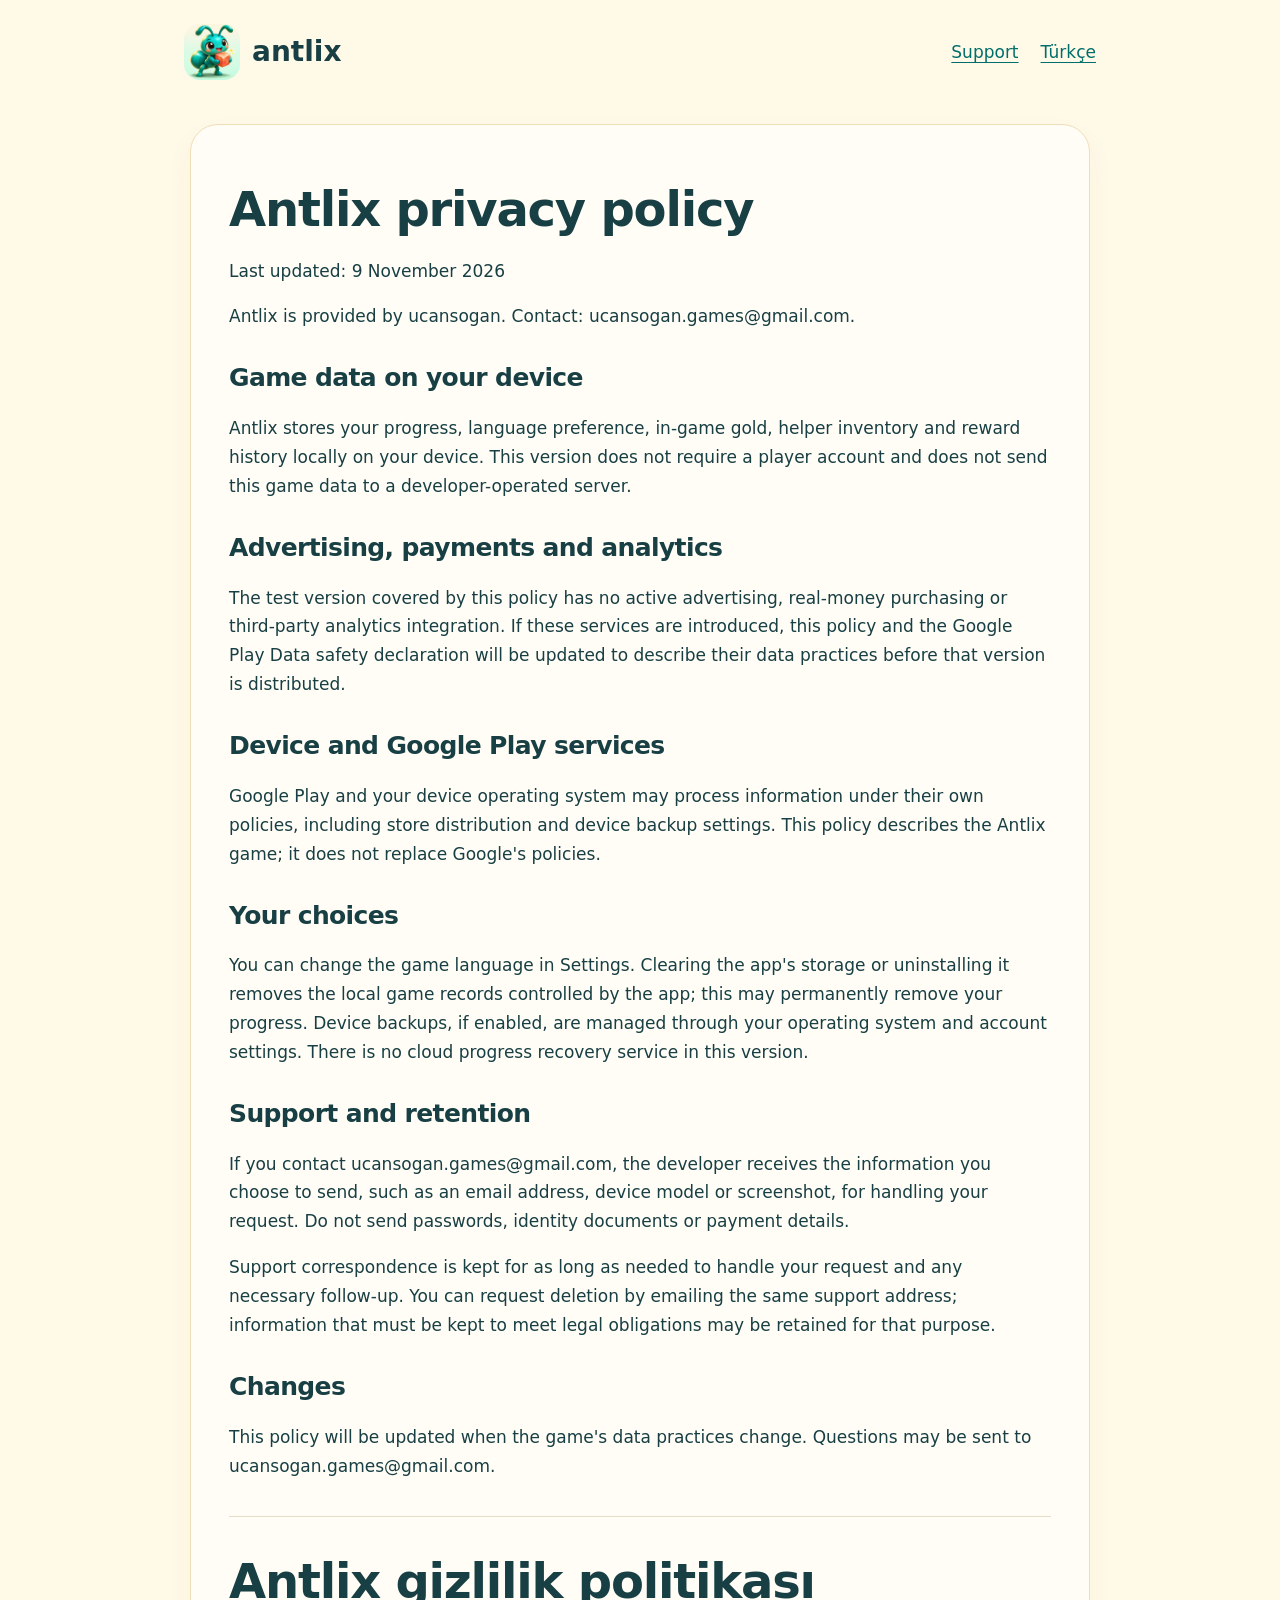
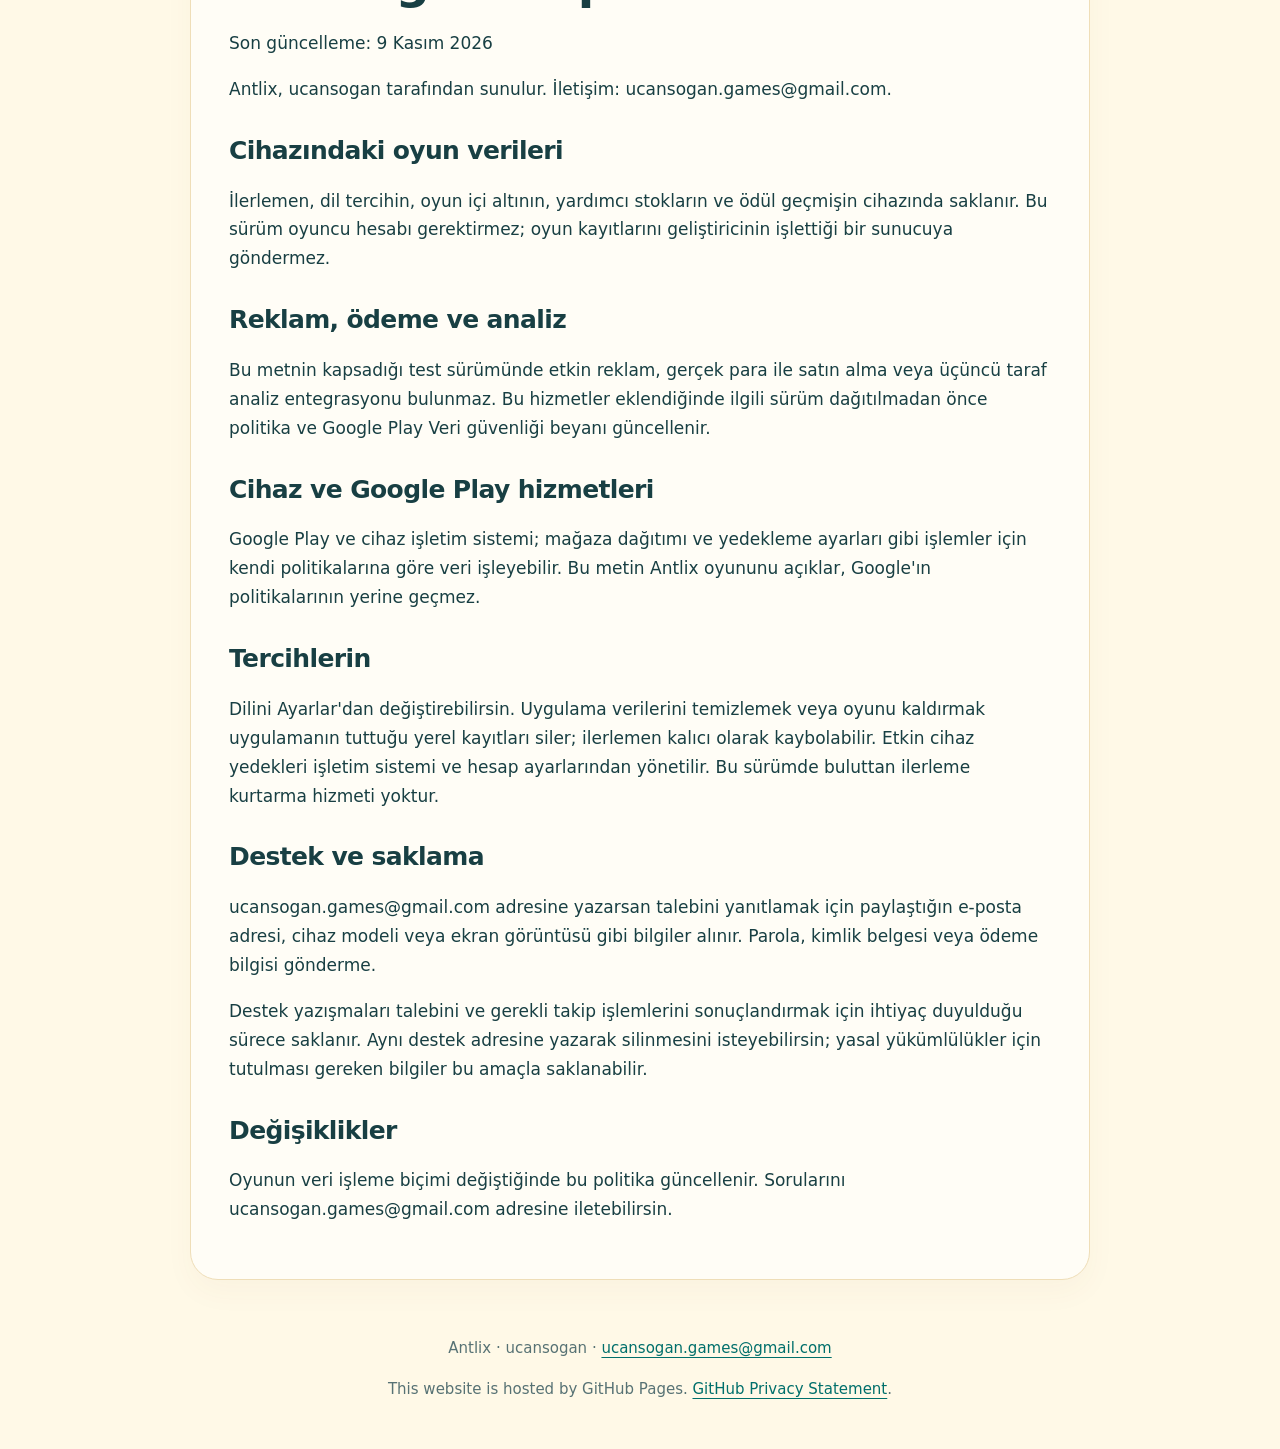
==== privacy.html @ d1e74cd2 "first commit" ====
<!doctype html><html lang="en"><head><meta charset="utf-8"><meta name="viewport" content="width=device-width,initial-scale=1"><title>Antlix — Privacy Policy / Gizlilik</title><link rel="stylesheet" href="styles.css"><link rel="icon" type="image/png" href="icon.png"></head><body><header><a class="brand" href="index.html"><img src="icon.png" alt="" width="56" height="56">antlix</a><nav aria-label="Main"><a href="index.html">Support</a><a href="#turkce" lang="tr">Türkçe</a></nav></header><main>

<h1>Antlix privacy policy</h1><p>Last updated: 9 November 2026</p>
<p>Antlix is provided by ucansogan. Contact: ucansogan.games@gmail.com.</p>
<h2>Game data on your device</h2><p>Antlix stores your progress, language preference, in-game gold, helper inventory and reward history locally on your device. This version does not require a player account and does not send this game data to a developer-operated server.</p>
<h2>Advertising, payments and analytics</h2><p>The test version covered by this policy has no active advertising, real-money purchasing or third-party analytics integration. If these services are introduced, this policy and the Google Play Data safety declaration will be updated to describe their data practices before that version is distributed.</p>
<h2>Device and Google Play services</h2><p>Google Play and your device operating system may process information under their own policies, including store distribution and device backup settings. This policy describes the Antlix game; it does not replace Google's policies.</p>
<h2>Your choices</h2><p>You can change the game language in Settings. Clearing the app's storage or uninstalling it removes the local game records controlled by the app; this may permanently remove your progress. Device backups, if enabled, are managed through your operating system and account settings. There is no cloud progress recovery service in this version.</p>
<h2>Support and retention</h2><p>If you contact ucansogan.games@gmail.com, the developer receives the information you choose to send, such as an email address, device model or screenshot, for handling your request. Do not send passwords, identity documents or payment details.</p>
<p>Support correspondence is kept for as long as needed to handle your request and any necessary follow-up. You can request deletion by emailing the same support address; information that must be kept to meet legal obligations may be retained for that purpose.</p><h2>Changes</h2><p>This policy will be updated when the game's data practices change. Questions may be sent to ucansogan.games@gmail.com.</p>
<hr>
<section id="turkce" lang="tr"><h1>Antlix gizlilik politikası</h1><p>Son güncelleme: 9 Kasım 2026</p>
<p>Antlix, ucansogan tarafından sunulur. İletişim: ucansogan.games@gmail.com.</p>
<h2>Cihazındaki oyun verileri</h2><p>İlerlemen, dil tercihin, oyun içi altının, yardımcı stokların ve ödül geçmişin cihazında saklanır. Bu sürüm oyuncu hesabı gerektirmez; oyun kayıtlarını geliştiricinin işlettiği bir sunucuya göndermez.</p>
<h2>Reklam, ödeme ve analiz</h2><p>Bu metnin kapsadığı test sürümünde etkin reklam, gerçek para ile satın alma veya üçüncü taraf analiz entegrasyonu bulunmaz. Bu hizmetler eklendiğinde ilgili sürüm dağıtılmadan önce politika ve Google Play Veri güvenliği beyanı güncellenir.</p>
<h2>Cihaz ve Google Play hizmetleri</h2><p>Google Play ve cihaz işletim sistemi; mağaza dağıtımı ve yedekleme ayarları gibi işlemler için kendi politikalarına göre veri işleyebilir. Bu metin Antlix oyununu açıklar, Google'ın politikalarının yerine geçmez.</p>
<h2>Tercihlerin</h2><p>Dilini Ayarlar'dan değiştirebilirsin. Uygulama verilerini temizlemek veya oyunu kaldırmak uygulamanın tuttuğu yerel kayıtları siler; ilerlemen kalıcı olarak kaybolabilir. Etkin cihaz yedekleri işletim sistemi ve hesap ayarlarından yönetilir. Bu sürümde buluttan ilerleme kurtarma hizmeti yoktur.</p>
<h2>Destek ve saklama</h2><p>ucansogan.games@gmail.com adresine yazarsan talebini yanıtlamak için paylaştığın e-posta adresi, cihaz modeli veya ekran görüntüsü gibi bilgiler alınır. Parola, kimlik belgesi veya ödeme bilgisi gönderme.</p>
<p>Destek yazışmaları talebini ve gerekli takip işlemlerini sonuçlandırmak için ihtiyaç duyulduğu sürece saklanır. Aynı destek adresine yazarak silinmesini isteyebilirsin; yasal yükümlülükler için tutulması gereken bilgiler bu amaçla saklanabilir.</p><h2>Değişiklikler</h2><p>Oyunun veri işleme biçimi değiştiğinde bu politika güncellenir. Sorularını ucansogan.games@gmail.com adresine iletebilirsin.</p></section>
</main><footer><p>Antlix · ucansogan · <a href="mailto:ucansogan.games@gmail.com">ucansogan.games@gmail.com</a></p><p>This website is hosted by GitHub Pages. <a href="https://docs.github.com/en/site-policy/privacy-policies/github-general-privacy-statement">GitHub Privacy Statement</a>.</p></footer></body></html>
---- styles.css ----
:root{color-scheme:light;--ink:#183f43;--teal:#008f8a;--paper:#fffdf6;--gold:#ffd576}
*{box-sizing:border-box}body{margin:0;background:#fff9e7;color:var(--ink);font:17px/1.7 system-ui,-apple-system,BlinkMacSystemFont,"Segoe UI",sans-serif}a{color:#006f6b;text-underline-offset:4px}a:focus-visible{outline:3px solid #ad56d8;outline-offset:5px;border-radius:3px}header{max-width:960px;margin:auto;padding:24px;display:flex;justify-content:space-between;align-items:center;gap:20px;flex-wrap:wrap}.brand{display:flex;align-items:center;gap:12px;text-decoration:none;font-size:28px;font-weight:800;color:var(--ink)}.brand img{width:56px;height:56px;border-radius:16px}nav{display:flex;gap:22px;flex-wrap:wrap}main{max-width:900px;margin:20px auto 56px;padding:38px;background:var(--paper);border:1px solid #efdeb8;border-radius:28px;box-shadow:0 12px 30px #73562a0a}.hero{text-align:center;padding:24px 0}.hero img{width:176px;height:176px;border-radius:36px;box-shadow:0 10px 0 #008f8a14}.eyebrow{font-size:14px;letter-spacing:.1em;font-weight:750;text-transform:uppercase;color:var(--teal)}h1,h2{line-height:1.2;letter-spacing:-.025em}h1{font-size:clamp(32px,6vw,48px);margin:18px 0}h2{font-size:25px;margin-top:32px}.lead{font-size:21px;max-width:620px;margin:0 auto 24px}.button{display:inline-block;margin:8px;padding:12px 24px;background:var(--teal);color:white;border-radius:16px;box-shadow:0 5px 0 #006760;font-weight:750;text-decoration:none}.button.secondary{background:var(--gold);color:var(--ink);box-shadow:0 5px 0 #c89d39}.note{background:#fff3cd;padding:16px 20px;border-radius:16px}.muted,footer{color:#577274;font-size:15px}footer{max-width:900px;padding:0 24px 32px;margin:auto;text-align:center}hr{border:0;border-top:1px solid #e6dcc5;margin:36px 0}ul{padding-left:24px}html{scroll-behavior:smooth}@media(prefers-reduced-motion:reduce){html{scroll-behavior:auto}}@media(max-width:600px){header{padding:18px}main{margin:10px 12px 32px;padding:24px 20px;border-radius:22px}.hero{padding-top:12px}.brand{font-size:25px}nav{gap:15px}}
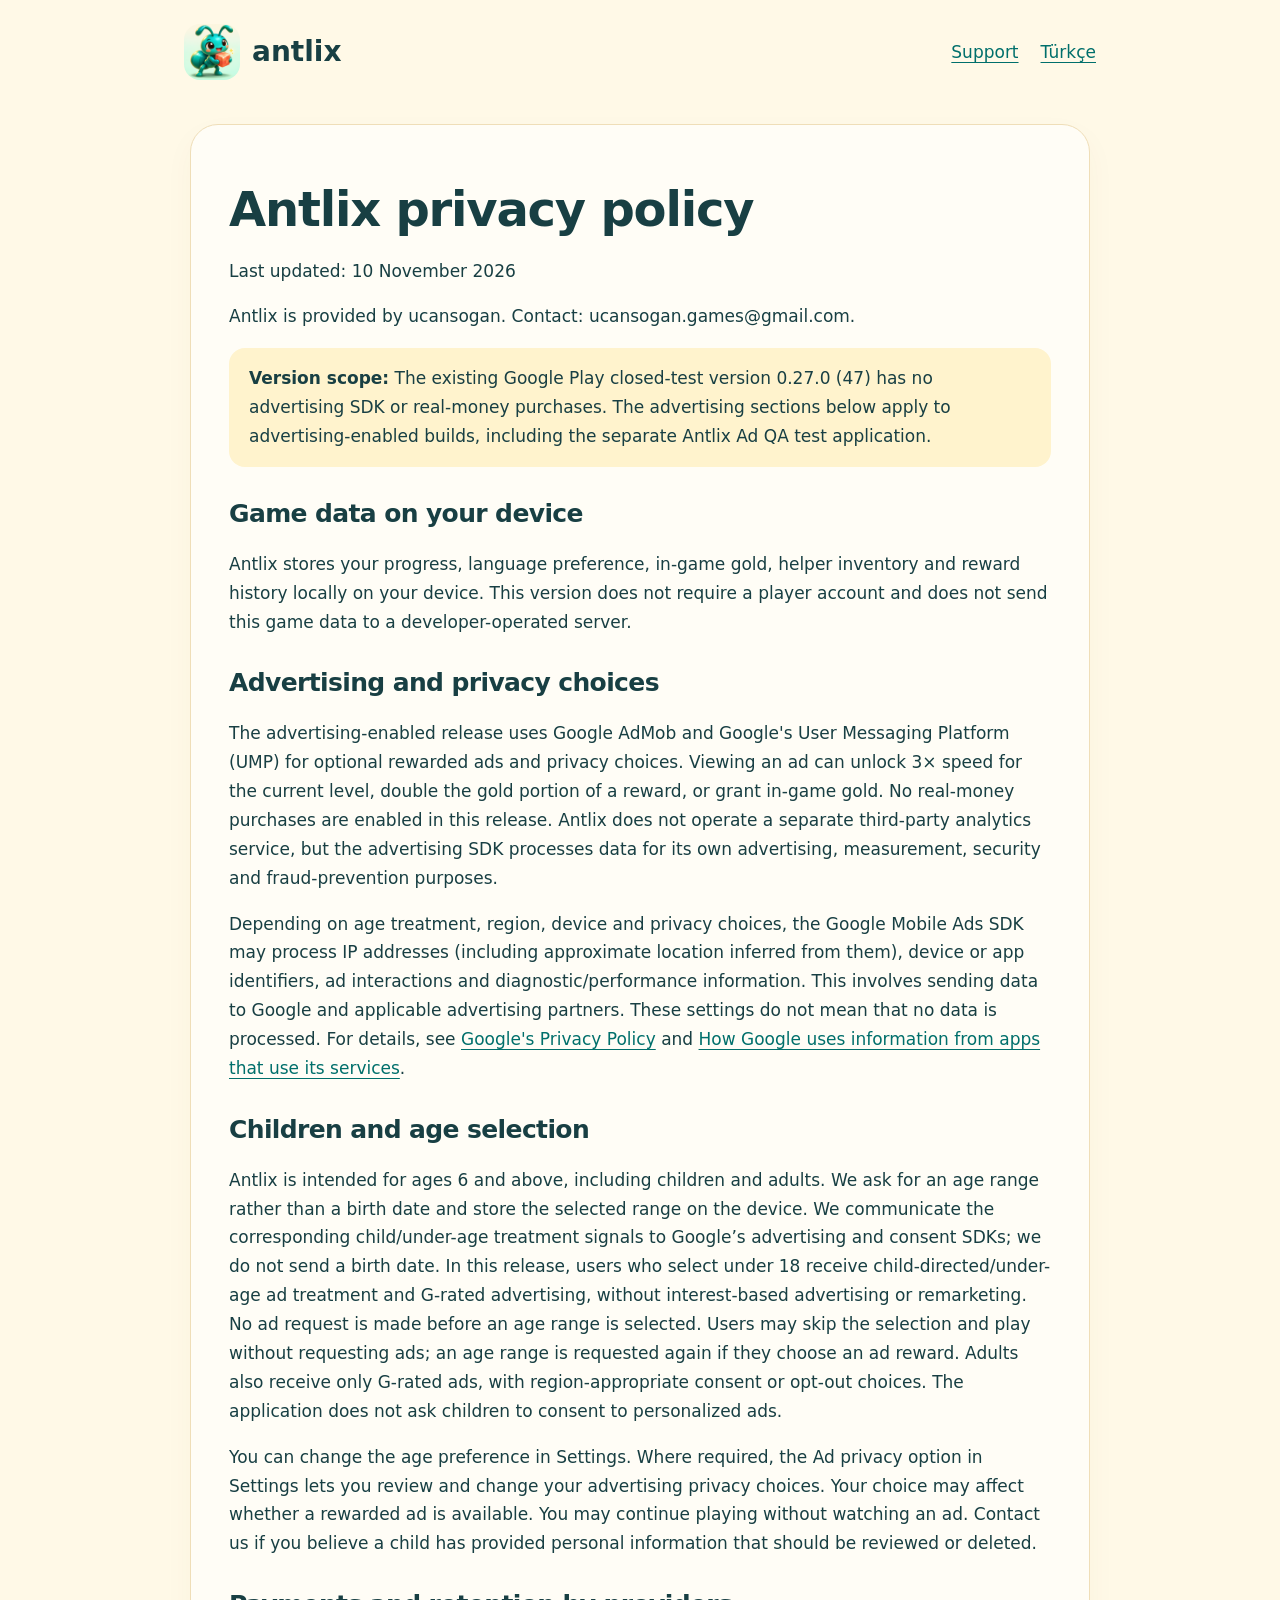
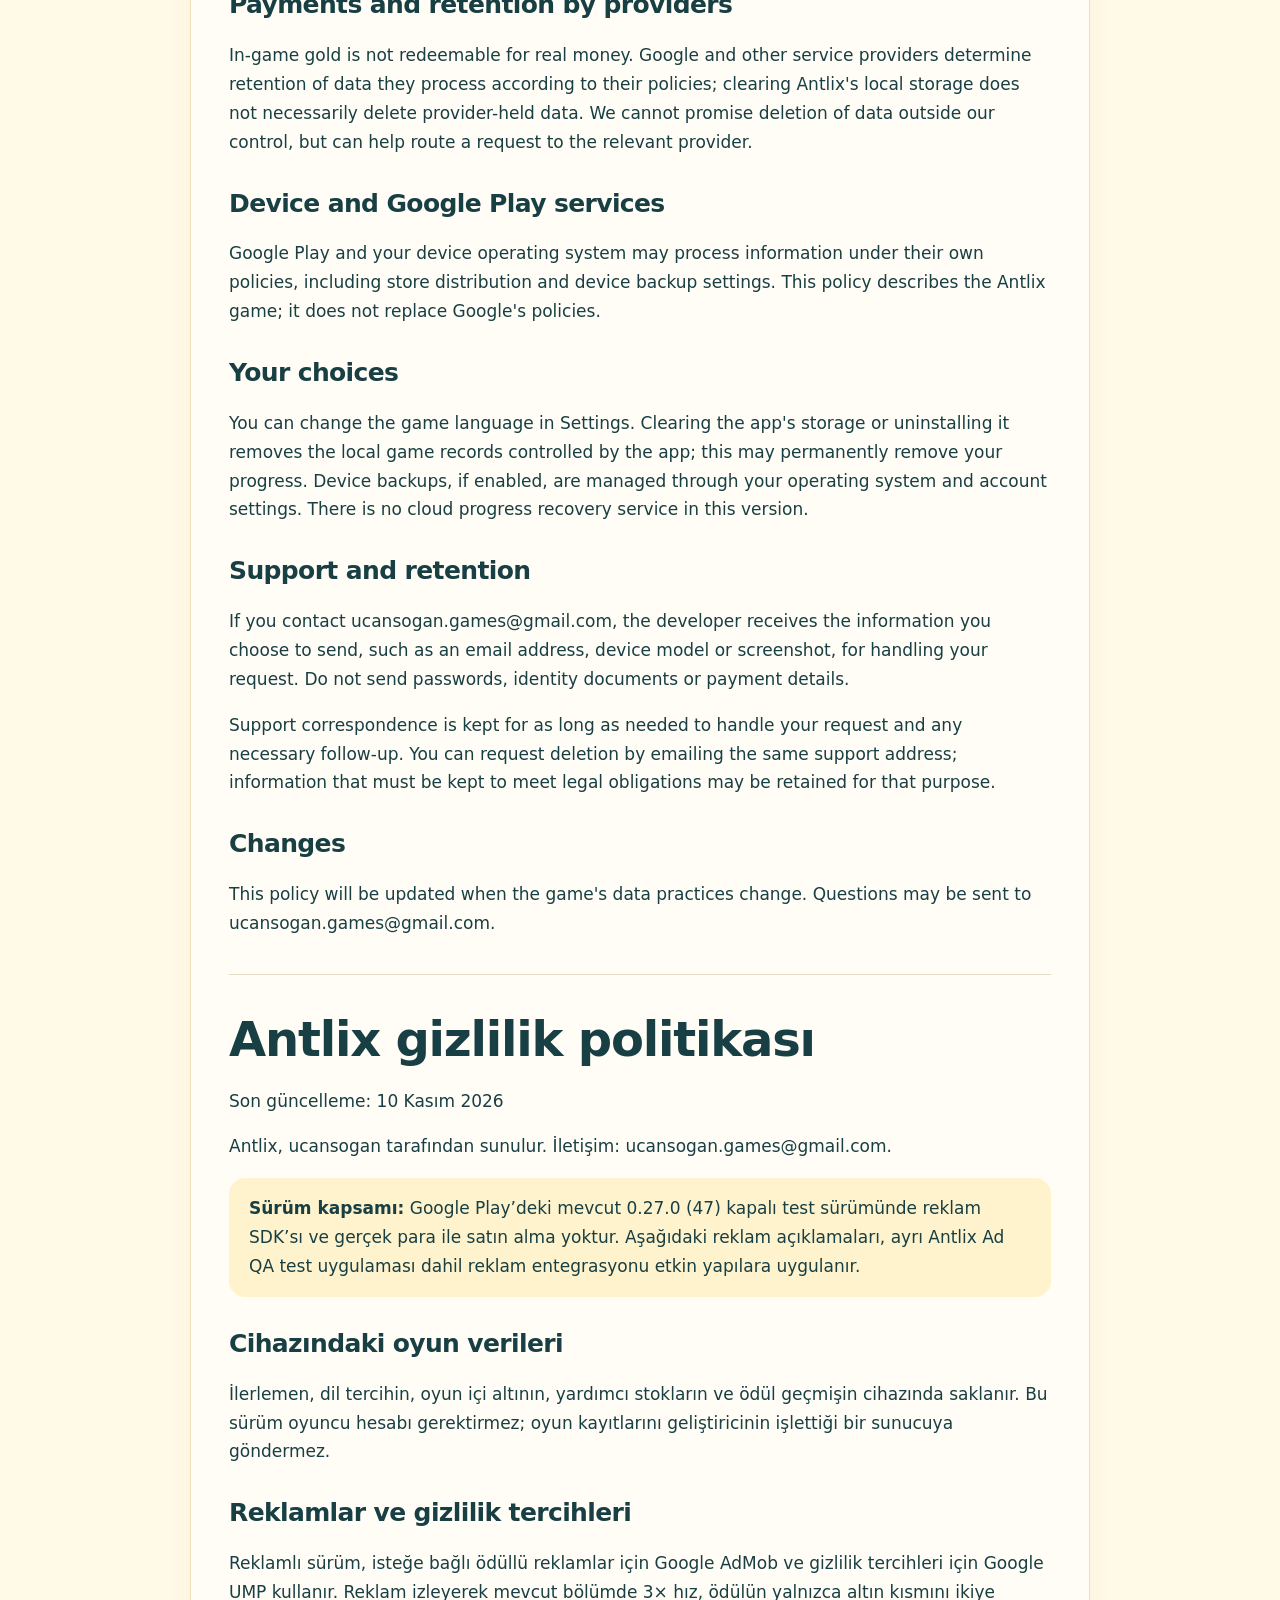
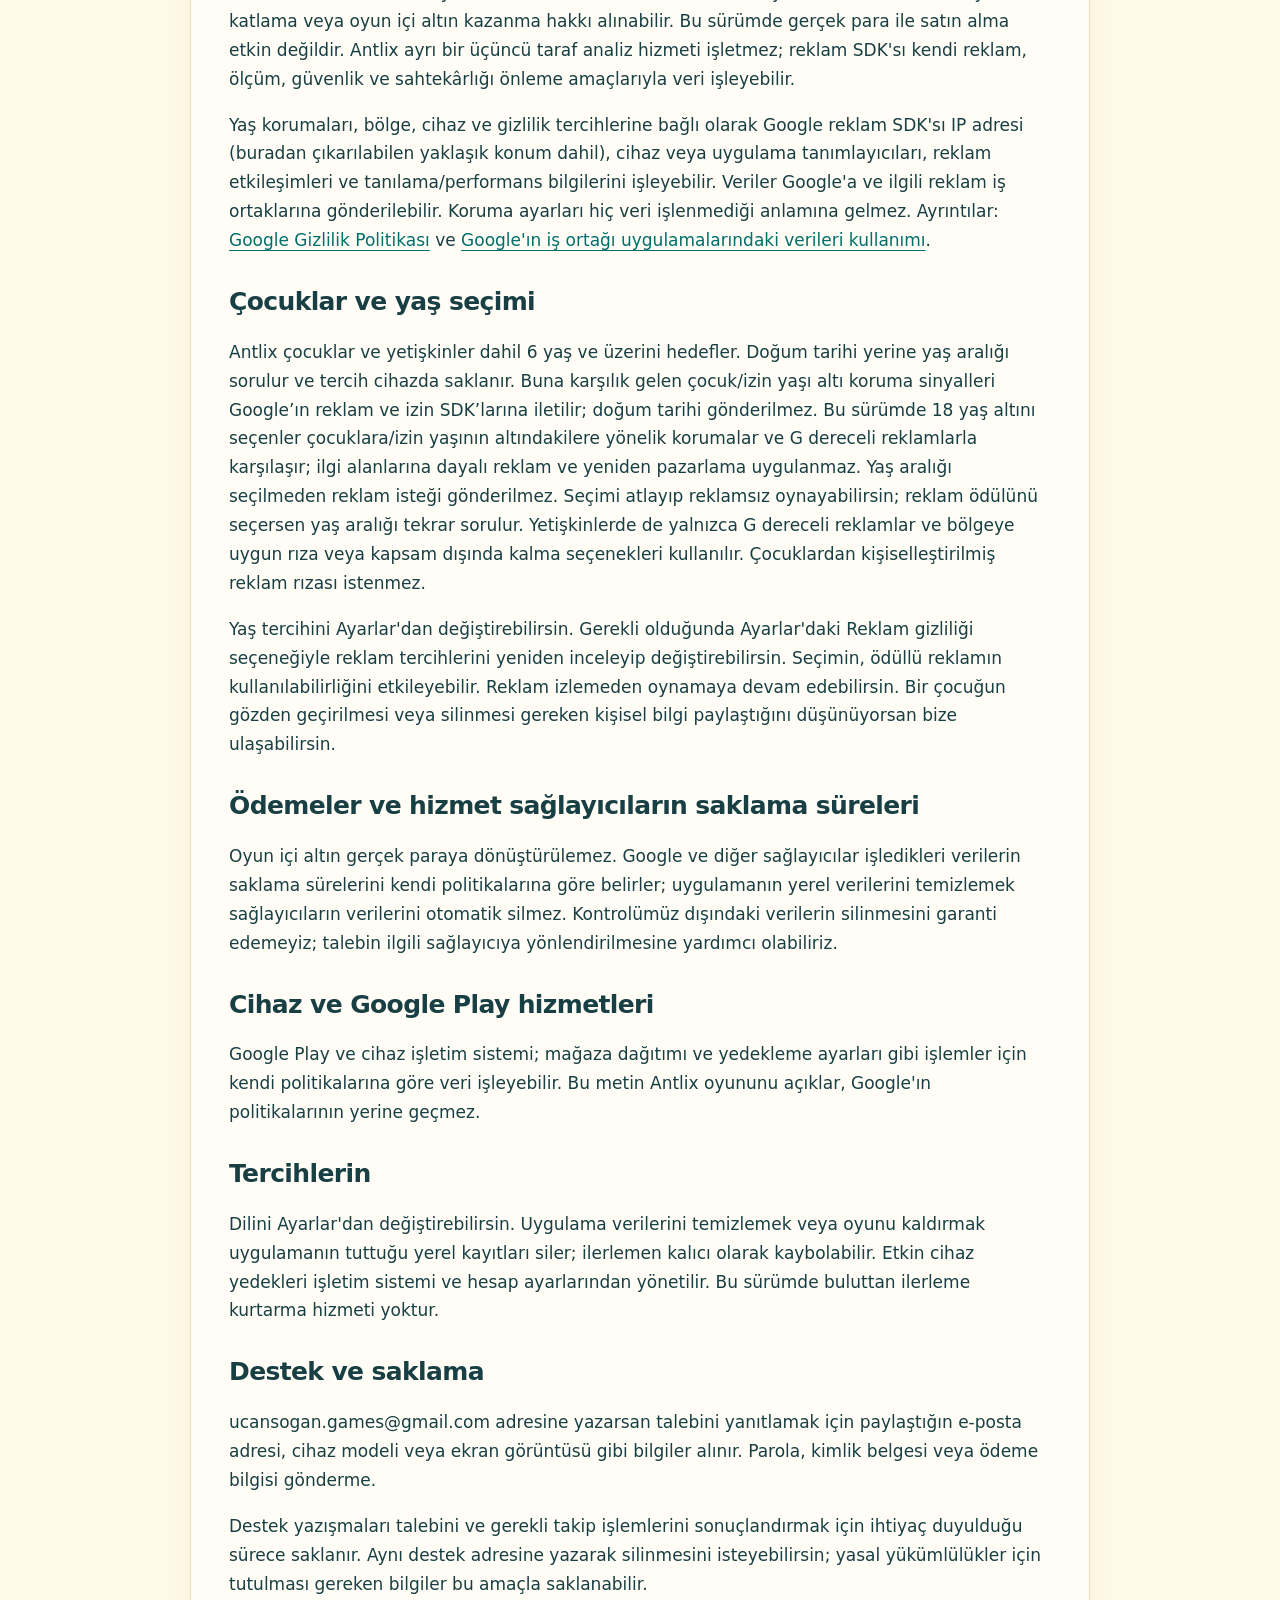
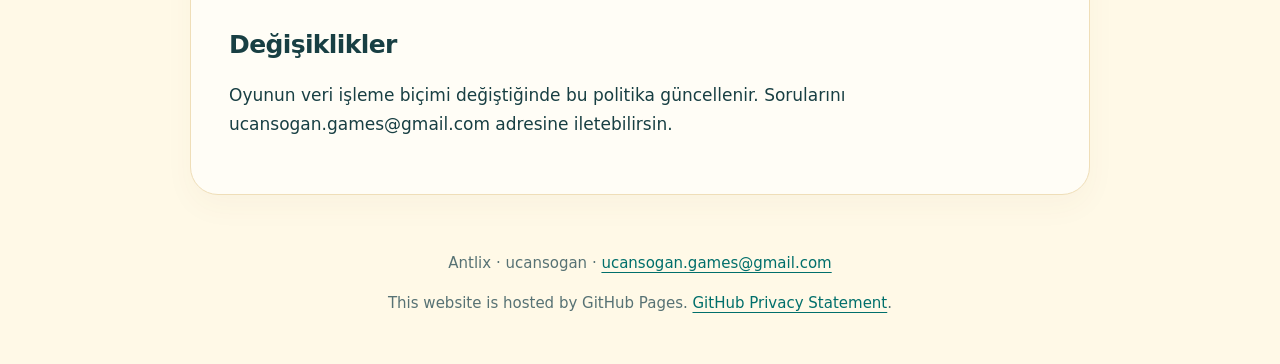
==== commit 107be3da: "privacy" ====
--- a/privacy.html
+++ b/privacy.html
@@ -1,18 +1,28 @@
 <!doctype html><html lang="en"><head><meta charset="utf-8"><meta name="viewport" content="width=device-width,initial-scale=1"><title>Antlix — Privacy Policy / Gizlilik</title><link rel="stylesheet" href="styles.css"><link rel="icon" type="image/png" href="icon.png"></head><body><header><a class="brand" href="index.html"><img src="icon.png" alt="" width="56" height="56">antlix</a><nav aria-label="Main"><a href="index.html">Support</a><a href="#turkce" lang="tr">Türkçe</a></nav></header><main>
 
-<h1>Antlix privacy policy</h1><p>Last updated: 9 November 2026</p>
+<h1>Antlix privacy policy</h1><p>Last updated: 10 November 2026</p>
 <p>Antlix is provided by ucansogan. Contact: ucansogan.games@gmail.com.</p>
+<p class="note"><strong>Version scope:</strong> The existing Google Play closed-test version 0.27.0 (47) has no advertising SDK or real-money purchases. The advertising sections below apply to advertising-enabled builds, including the separate Antlix Ad QA test application.</p>
 <h2>Game data on your device</h2><p>Antlix stores your progress, language preference, in-game gold, helper inventory and reward history locally on your device. This version does not require a player account and does not send this game data to a developer-operated server.</p>
-<h2>Advertising, payments and analytics</h2><p>The test version covered by this policy has no active advertising, real-money purchasing or third-party analytics integration. If these services are introduced, this policy and the Google Play Data safety declaration will be updated to describe their data practices before that version is distributed.</p>
+<h2>Advertising and privacy choices</h2><p>The advertising-enabled release uses Google AdMob and Google's User Messaging Platform (UMP) for optional rewarded ads and privacy choices. Viewing an ad can unlock 3× speed for the current level, double the gold portion of a reward, or grant in-game gold. No real-money purchases are enabled in this release. Antlix does not operate a separate third-party analytics service, but the advertising SDK processes data for its own advertising, measurement, security and fraud-prevention purposes.</p>
+<p>Depending on age treatment, region, device and privacy choices, the Google Mobile Ads SDK may process IP addresses (including approximate location inferred from them), device or app identifiers, ad interactions and diagnostic/performance information. This involves sending data to Google and applicable advertising partners. These settings do not mean that no data is processed. For details, see <a href="https://policies.google.com/privacy">Google's Privacy Policy</a> and <a href="https://policies.google.com/technologies/partner-sites">How Google uses information from apps that use its services</a>.</p>
+<h2>Children and age selection</h2><p>Antlix is intended for ages 6 and above, including children and adults. We ask for an age range rather than a birth date and store the selected range on the device. We communicate the corresponding child/under-age treatment signals to Google’s advertising and consent SDKs; we do not send a birth date. In this release, users who select under 18 receive child-directed/under-age ad treatment and G-rated advertising, without interest-based advertising or remarketing. No ad request is made before an age range is selected. Users may skip the selection and play without requesting ads; an age range is requested again if they choose an ad reward. Adults also receive only G-rated ads, with region-appropriate consent or opt-out choices. The application does not ask children to consent to personalized ads.</p>
+<p>You can change the age preference in Settings. Where required, the Ad privacy option in Settings lets you review and change your advertising privacy choices. Your choice may affect whether a rewarded ad is available. You may continue playing without watching an ad. Contact us if you believe a child has provided personal information that should be reviewed or deleted.</p>
+<h2>Payments and retention by providers</h2><p>In-game gold is not redeemable for real money. Google and other service providers determine retention of data they process according to their policies; clearing Antlix's local storage does not necessarily delete provider-held data. We cannot promise deletion of data outside our control, but can help route a request to the relevant provider.</p>
 <h2>Device and Google Play services</h2><p>Google Play and your device operating system may process information under their own policies, including store distribution and device backup settings. This policy describes the Antlix game; it does not replace Google's policies.</p>
 <h2>Your choices</h2><p>You can change the game language in Settings. Clearing the app's storage or uninstalling it removes the local game records controlled by the app; this may permanently remove your progress. Device backups, if enabled, are managed through your operating system and account settings. There is no cloud progress recovery service in this version.</p>
 <h2>Support and retention</h2><p>If you contact ucansogan.games@gmail.com, the developer receives the information you choose to send, such as an email address, device model or screenshot, for handling your request. Do not send passwords, identity documents or payment details.</p>
 <p>Support correspondence is kept for as long as needed to handle your request and any necessary follow-up. You can request deletion by emailing the same support address; information that must be kept to meet legal obligations may be retained for that purpose.</p><h2>Changes</h2><p>This policy will be updated when the game's data practices change. Questions may be sent to ucansogan.games@gmail.com.</p>
 <hr>
-<section id="turkce" lang="tr"><h1>Antlix gizlilik politikası</h1><p>Son güncelleme: 9 Kasım 2026</p>
+<section id="turkce" lang="tr"><h1>Antlix gizlilik politikası</h1><p>Son güncelleme: 10 Kasım 2026</p>
 <p>Antlix, ucansogan tarafından sunulur. İletişim: ucansogan.games@gmail.com.</p>
+<p class="note"><strong>Sürüm kapsamı:</strong> Google Play’deki mevcut 0.27.0 (47) kapalı test sürümünde reklam SDK’sı ve gerçek para ile satın alma yoktur. Aşağıdaki reklam açıklamaları, ayrı Antlix Ad QA test uygulaması dahil reklam entegrasyonu etkin yapılara uygulanır.</p>
 <h2>Cihazındaki oyun verileri</h2><p>İlerlemen, dil tercihin, oyun içi altının, yardımcı stokların ve ödül geçmişin cihazında saklanır. Bu sürüm oyuncu hesabı gerektirmez; oyun kayıtlarını geliştiricinin işlettiği bir sunucuya göndermez.</p>
-<h2>Reklam, ödeme ve analiz</h2><p>Bu metnin kapsadığı test sürümünde etkin reklam, gerçek para ile satın alma veya üçüncü taraf analiz entegrasyonu bulunmaz. Bu hizmetler eklendiğinde ilgili sürüm dağıtılmadan önce politika ve Google Play Veri güvenliği beyanı güncellenir.</p>
+<h2>Reklamlar ve gizlilik tercihleri</h2><p>Reklamlı sürüm, isteğe bağlı ödüllü reklamlar için Google AdMob ve gizlilik tercihleri için Google UMP kullanır. Reklam izleyerek mevcut bölümde 3× hız, ödülün yalnızca altın kısmını ikiye katlama veya oyun içi altın kazanma hakkı alınabilir. Bu sürümde gerçek para ile satın alma etkin değildir. Antlix ayrı bir üçüncü taraf analiz hizmeti işletmez; reklam SDK'sı kendi reklam, ölçüm, güvenlik ve sahtekârlığı önleme amaçlarıyla veri işleyebilir.</p>
+<p>Yaş korumaları, bölge, cihaz ve gizlilik tercihlerine bağlı olarak Google reklam SDK'sı IP adresi (buradan çıkarılabilen yaklaşık konum dahil), cihaz veya uygulama tanımlayıcıları, reklam etkileşimleri ve tanılama/performans bilgilerini işleyebilir. Veriler Google'a ve ilgili reklam iş ortaklarına gönderilebilir. Koruma ayarları hiç veri işlenmediği anlamına gelmez. Ayrıntılar: <a href="https://policies.google.com/privacy?hl=tr">Google Gizlilik Politikası</a> ve <a href="https://policies.google.com/technologies/partner-sites?hl=tr">Google'ın iş ortağı uygulamalarındaki verileri kullanımı</a>.</p>
+<h2>Çocuklar ve yaş seçimi</h2><p>Antlix çocuklar ve yetişkinler dahil 6 yaş ve üzerini hedefler. Doğum tarihi yerine yaş aralığı sorulur ve tercih cihazda saklanır. Buna karşılık gelen çocuk/izin yaşı altı koruma sinyalleri Google’ın reklam ve izin SDK’larına iletilir; doğum tarihi gönderilmez. Bu sürümde 18 yaş altını seçenler çocuklara/izin yaşının altındakilere yönelik korumalar ve G dereceli reklamlarla karşılaşır; ilgi alanlarına dayalı reklam ve yeniden pazarlama uygulanmaz. Yaş aralığı seçilmeden reklam isteği gönderilmez. Seçimi atlayıp reklamsız oynayabilirsin; reklam ödülünü seçersen yaş aralığı tekrar sorulur. Yetişkinlerde de yalnızca G dereceli reklamlar ve bölgeye uygun rıza veya kapsam dışında kalma seçenekleri kullanılır. Çocuklardan kişiselleştirilmiş reklam rızası istenmez.</p>
+<p>Yaş tercihini Ayarlar'dan değiştirebilirsin. Gerekli olduğunda Ayarlar'daki Reklam gizliliği seçeneğiyle reklam tercihlerini yeniden inceleyip değiştirebilirsin. Seçimin, ödüllü reklamın kullanılabilirliğini etkileyebilir. Reklam izlemeden oynamaya devam edebilirsin. Bir çocuğun gözden geçirilmesi veya silinmesi gereken kişisel bilgi paylaştığını düşünüyorsan bize ulaşabilirsin.</p>
+<h2>Ödemeler ve hizmet sağlayıcıların saklama süreleri</h2><p>Oyun içi altın gerçek paraya dönüştürülemez. Google ve diğer sağlayıcılar işledikleri verilerin saklama sürelerini kendi politikalarına göre belirler; uygulamanın yerel verilerini temizlemek sağlayıcıların verilerini otomatik silmez. Kontrolümüz dışındaki verilerin silinmesini garanti edemeyiz; talebin ilgili sağlayıcıya yönlendirilmesine yardımcı olabiliriz.</p>
 <h2>Cihaz ve Google Play hizmetleri</h2><p>Google Play ve cihaz işletim sistemi; mağaza dağıtımı ve yedekleme ayarları gibi işlemler için kendi politikalarına göre veri işleyebilir. Bu metin Antlix oyununu açıklar, Google'ın politikalarının yerine geçmez.</p>
 <h2>Tercihlerin</h2><p>Dilini Ayarlar'dan değiştirebilirsin. Uygulama verilerini temizlemek veya oyunu kaldırmak uygulamanın tuttuğu yerel kayıtları siler; ilerlemen kalıcı olarak kaybolabilir. Etkin cihaz yedekleri işletim sistemi ve hesap ayarlarından yönetilir. Bu sürümde buluttan ilerleme kurtarma hizmeti yoktur.</p>
 <h2>Destek ve saklama</h2><p>ucansogan.games@gmail.com adresine yazarsan talebini yanıtlamak için paylaştığın e-posta adresi, cihaz modeli veya ekran görüntüsü gibi bilgiler alınır. Parola, kimlik belgesi veya ödeme bilgisi gönderme.</p>
